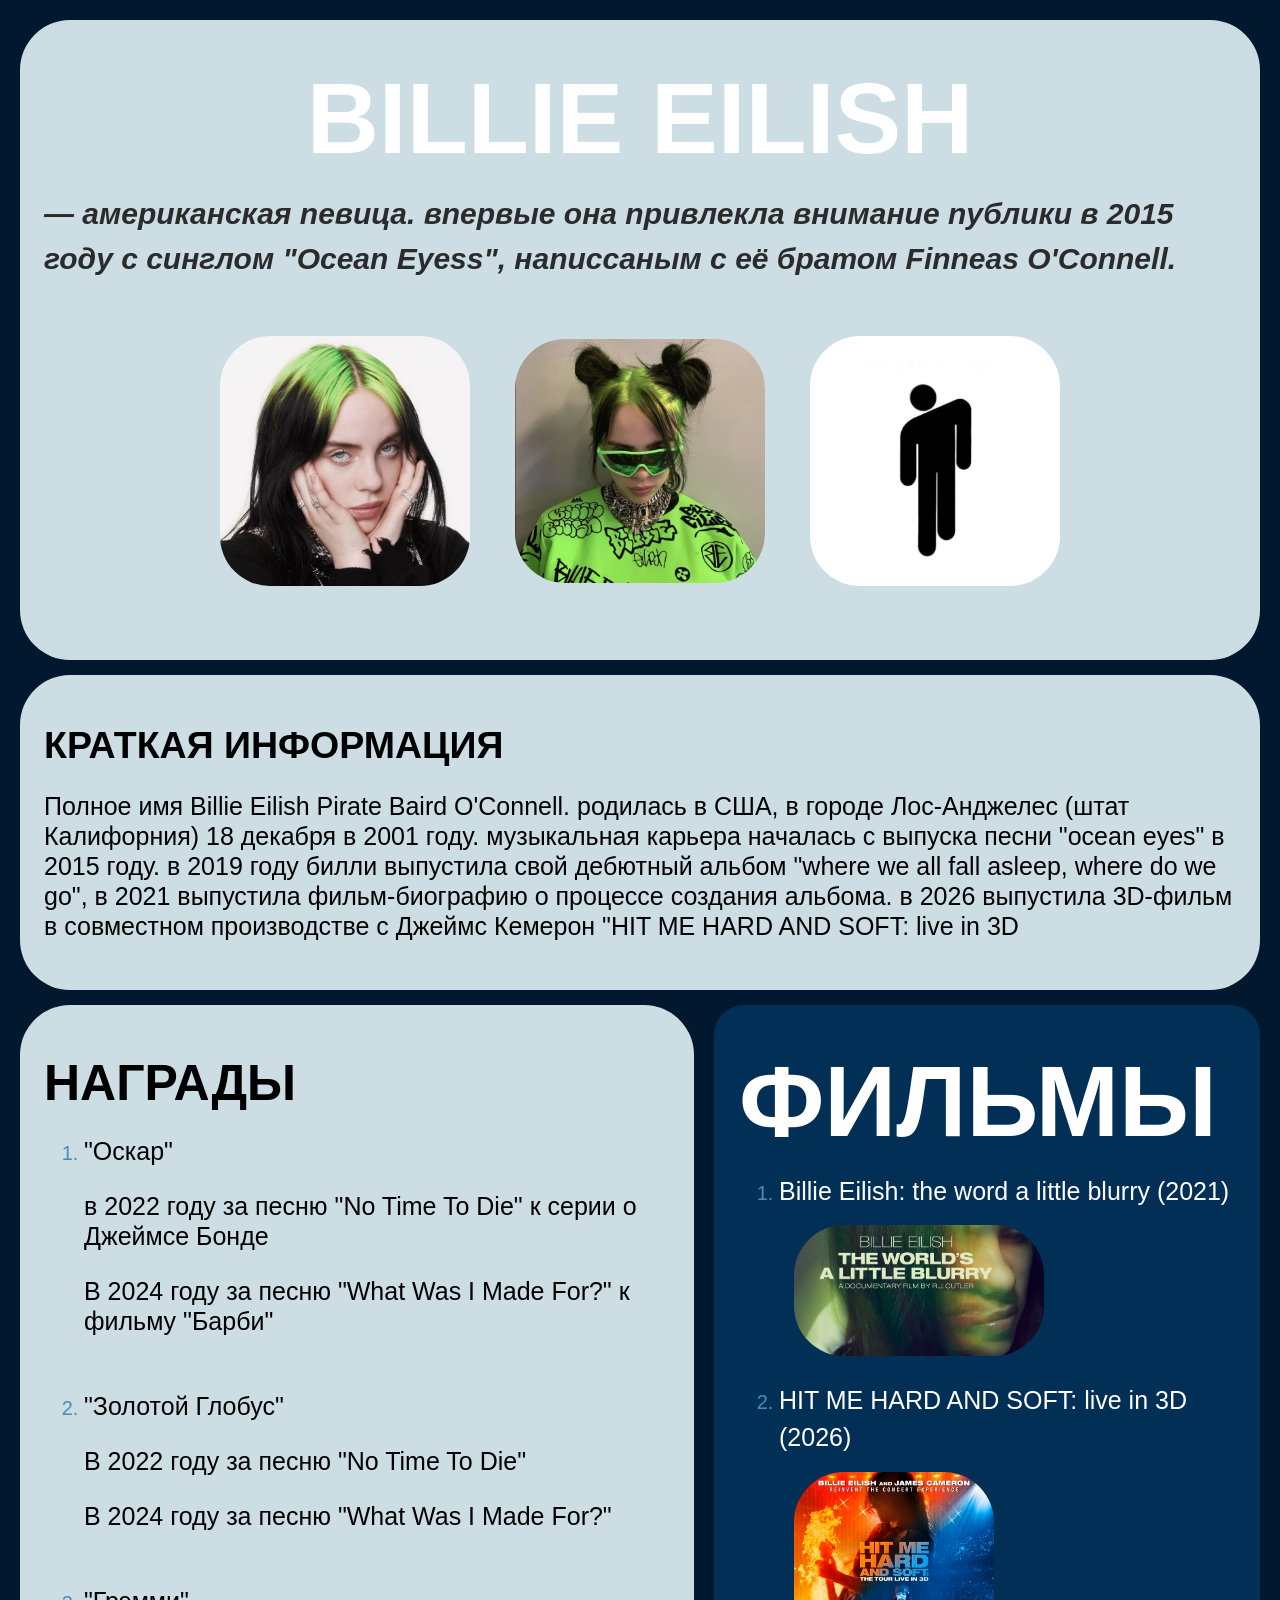
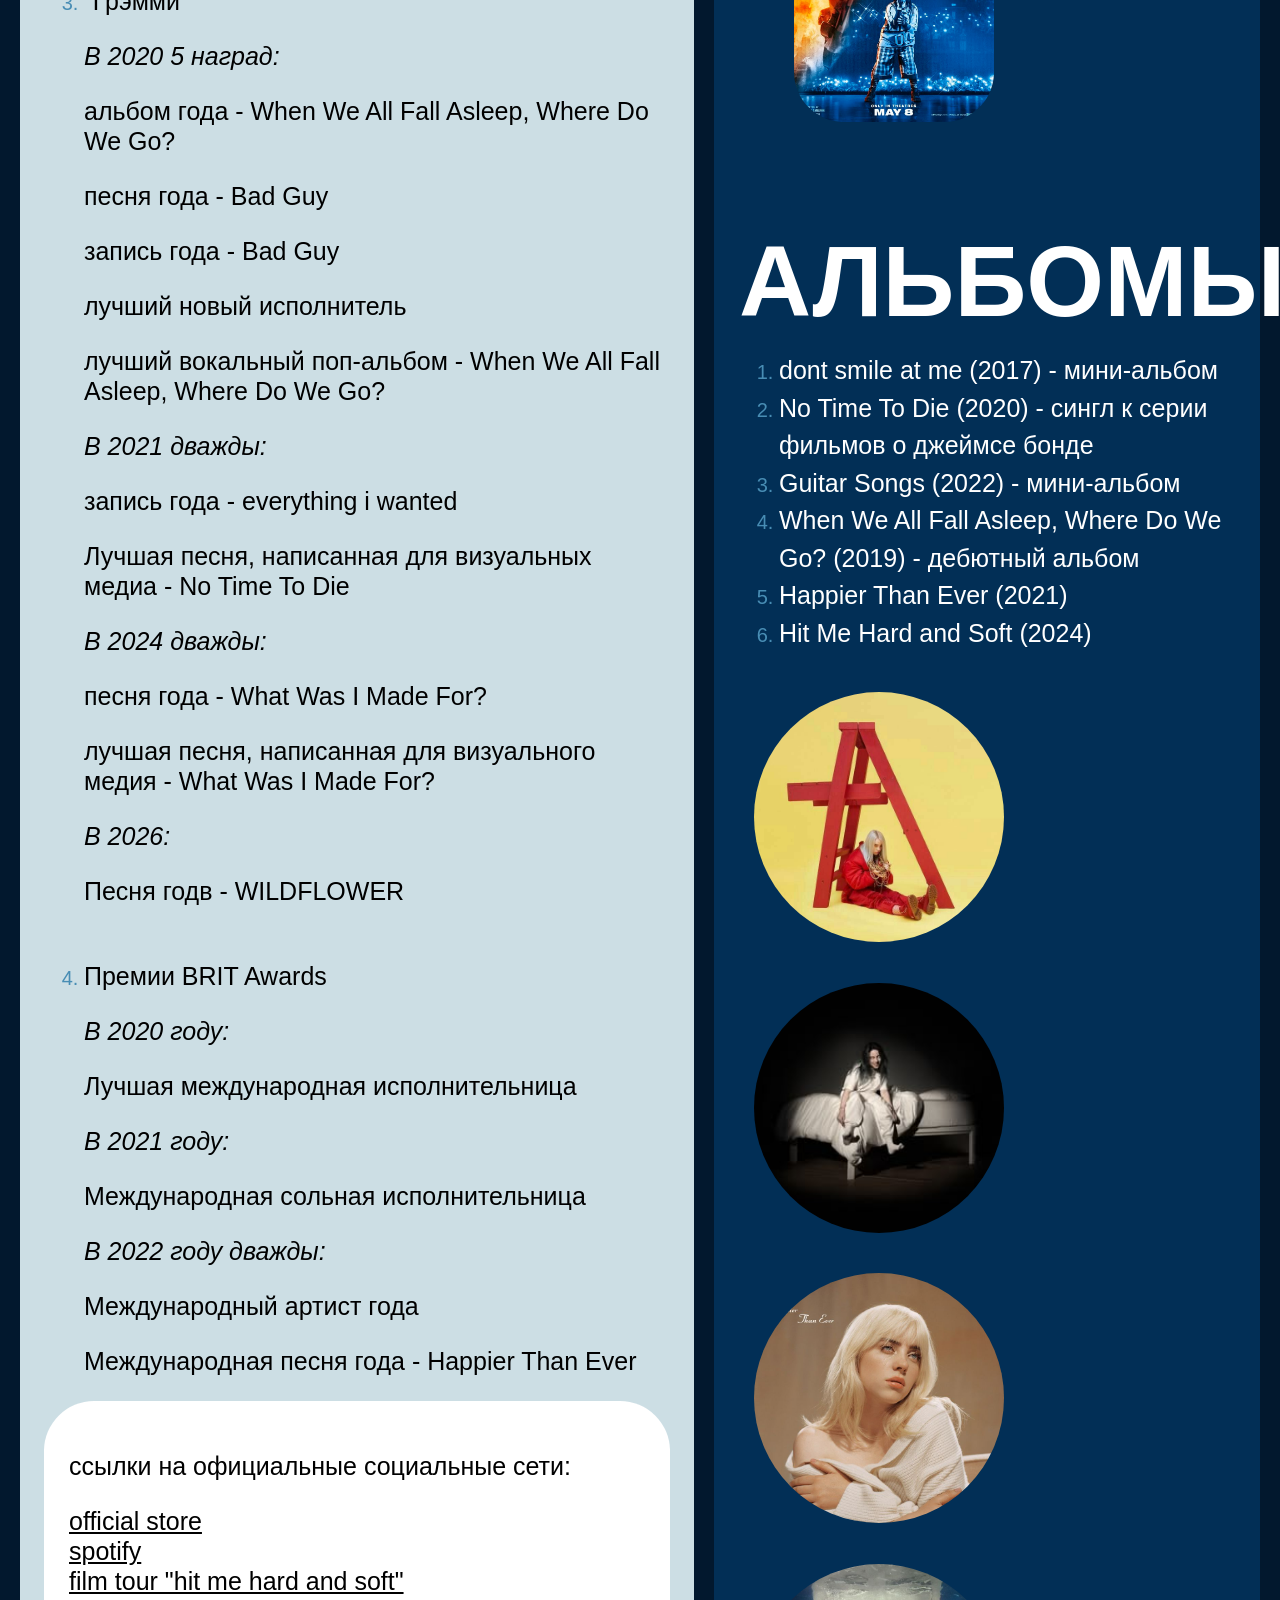
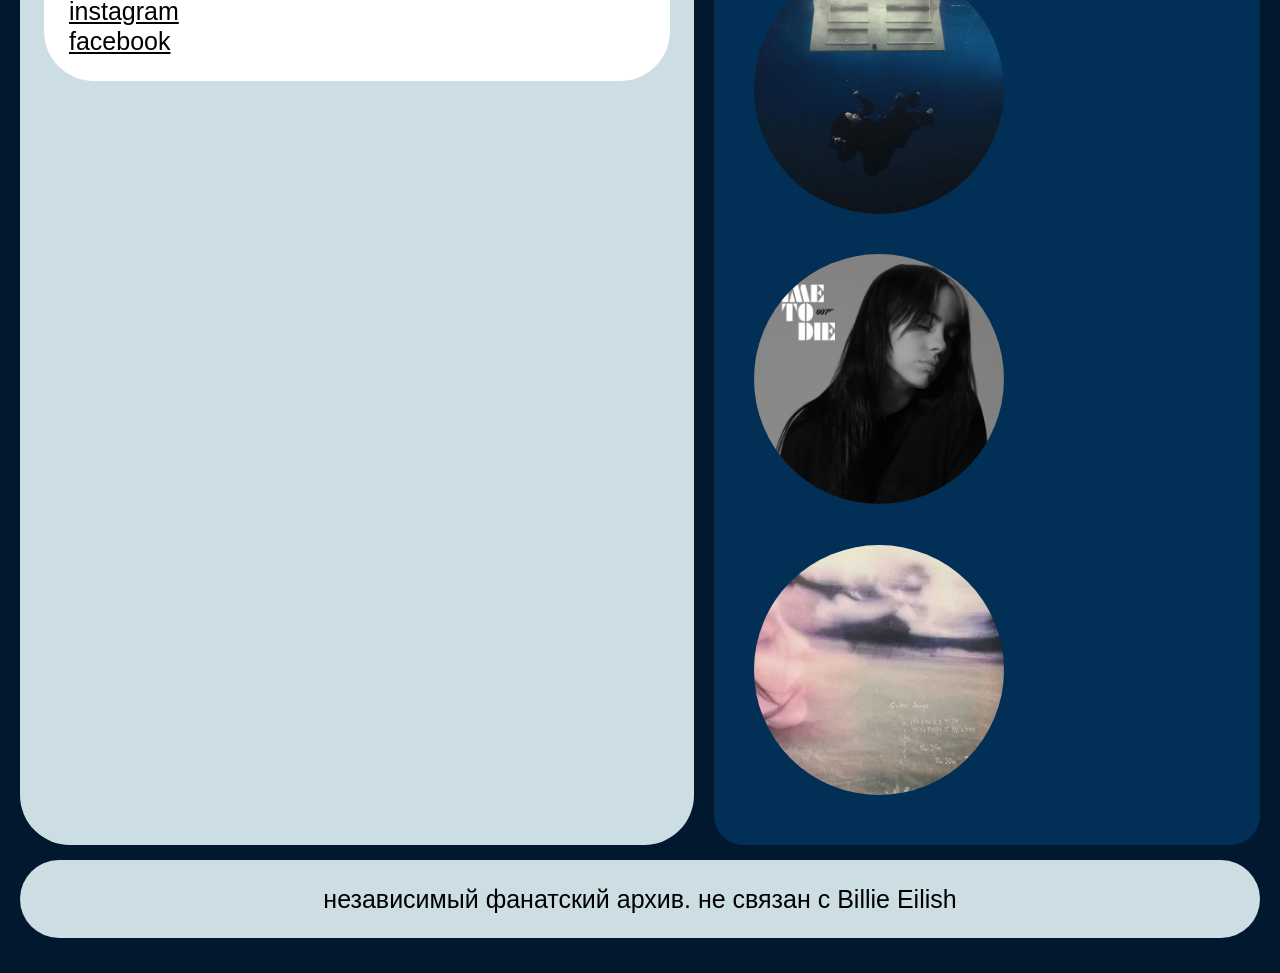
==== index.html @ 3c241cd8 "Rename billieeilish_site.html to index.html" ====
<!DOCTYPE html>
<html lang="ru">
<head>
    <link rel="icon" type="image/png" href="billie ch.jpg">
    <link rel="stylesheet" href="stil_by_billie.css">
    <meta charset="UTF-8">
    <meta name="viewport" content="width=device-width, initial-scale=1.0">
    <title>сайт айлиш</title>
</head>
<body>
    <header>
        <h1><span><center>BILLIE EILISH</span></h1>
        <h2>
            <p><span class="cursive-text"> — американская певица. впервые она привлекла внимание публики в 2015 году с синглом "Ocean Eyess", написсаным с её братом Finneas O'Connell.</span></p>

            <div class="gallery">
                <img src="billie eilish foto.jpg" alt="foto 1">
                <img src="Billie eilish neon green 2019.jpg" alt="foto 2">
                <img src="billie ch.jpg" alt="foto 3">
            </div>
        </h2>
    </header>

    <nav>
        <h1>КРАТКАЯ ИНФОРМАЦИЯ</h1>
        <p>Полное имя Billie Eilish Pirate Baird O'Connell. родилась в США, в городе Лос-Анджелес (штат Калифорния) 18 декабря в 2001 году. музыкальная карьера началась с выпуска пеcни "ocean eyes" в 2015 году. в 2019 году билли выпустила свой дебютный альбом "where we all fall asleep, where do we go", в 2021 выпустила фильм-биографию о процессе создания альбома. в 2026 выпустила 3D-фильм в совместном производстве с Джеймс Кемерон "HIT ME HARD AND SOFT: live in 3D</p>
    
    </nav>
    
    <div class="container">

        <main>
            <h1>НАГРАДЫ</h1>
            <ol>
                <li>"Оскар"</li>
                <p>в 2022 году за песню "No Time To Die" к серии о Джеймсе Бонде</p>
                <p>В 2024 году за песню "What Was I Made For?" к фильму "Барби"</p>
                <br>
                <li>"Золотой Глобус"</li>
                <p>В 2022 году за песню "No Time To Die"</p>
                <p>В 2024 году за песню "What Was I Made For?"</p>
                <br>
                <li>"Грэмми"</li>
                <p><span class="cursive-text"> В 2020 5 наград:</span></p>
                <p>альбом года - When We All Fall Asleep, Where Do We Go?</p>
                <p>песня года - Bad Guy</p>
                <p>запись года - Bad Guy</p>
                <p>лучший новый исполнитель</p>
                <p>лучший вокальный поп-альбом - When We All Fall Asleep, Where Do We Go?</p>
                <p><span class="cursive-text">В 2021 дважды:</span></p>
                <p>запись года - everything i wanted</p>
                <p>Лучшая песня, написанная для визуальных медиа - No Time To Die</p>
                <p><span class="cursive-text">В 2024 дважды:</span></p>
                <p>песня года - What Was I Made For?</p>
                <p>лучшая песня, написанная для визуального медия - What Was I Made For?</p>
                <p><span class="cursive-text">В 2026:</span></p>
                <p>Песня годв - WILDFLOWER</p>
                <br>
                <li>Премии BRIT Awards</li>
                <p><span class="cursive-text">В 2020 году:</span></p>
                <p>Лучшая международная исполнительница</p>
                <p><span class="cursive-text">В 2021 году:</span></p>
                <p>Международная сольная исполнительница</p>
                <p><span class="cursive-text">В 2022 году дважды:</span></p>
                <p>Международный артист года</p>
                <p>Международная песня года - Happier Than Ever</p>
            </ol>

            <section>
                <p>ссылки на официальные социальные сети:</p>
                <a href="https://store.billieeilish.com/?srsltid=AYCX9vIQk1mAbdB6rKaVaCjzDByw6hyeKeTun6CSO8R0pM_FBVJv65M2">official store</a>
                <br>
                <a href="https://open.spotify.com/artist/6qqNVTkY8uBg9cP3Jd7DAH">spotify</a>
                <br>
                <a href="https://www.hitmehardandsoftmovie.com/">film tour "hit me hard and soft"</a>
                <br>
                <a href="https://www.instagram.com/billieeilish/">instagram</a>
                <br>
                <a href="https://www.facebook.com/billieeilish/?locale=ru_RU">facebook</a>
            </section>
        </main>
        <aside>
            <h1><span>ФИЛЬМЫ</span></h1>
                <ol>
                    <li>Billie Eilish: the word a little blurry (2021)</li>
                    <img src="_Billie Eilish_ The World's A Little Blurry - Official Trailer on Apple Music.jpg" alt="foto film">
                    <br>
                    <li>HIT ME HARD AND SOFT: live in 3D (2026)</li>
                    <img src="film.jpg" alt="film icon">
                </ol>
                <br>
            <h1><span>АЛЬБОМЫ</span></h1>
            <ol>
                <li>dont smile at me (2017) - мини-альбом</li>
                <li>No Time To Die (2020) - сингл к серии фильмов о джеймсе бонде</li>
                <li>Guitar Songs (2022) - мини-альбом</li>
                <li>When We All Fall Asleep, Where Do We Go? (2019) - дебютный альбом</li>
                <li>Happier Than Ever (2021)</li>
                <li>Hit Me Hard and Soft (2024)</li>
            </ol>

            <img src="albom 2017.jpg" class="vinil-record" alt="альбом 2017">
            <img src="albom 2019.jpg" class="vinil-record" alt="альбом 2019">
            <img src="albom 2021.jpg" class="vinil-record" alt="альбом 2021">
            <img src="albom 2024.jpg" class="vinil-record" alt="альбом 2024">
            <img src="no time to die.png" class="vinil-record" alt="no time to die">
            <img src="Guitar Songs.jpg" class="vinil-record" alt="gitar songs">
        </aside>
    </div>

</body>

<footer><center>независимый фанатский архив. не связан с Billie Eilish</footer>
</html>
---- stil_by_billie.css ----
body{
    font-family: Bahnschrift SemiCondensed, sans-serif;
    font-size: 25px;
    background: #02182e;
    margin: 10px;
    padding: 10px;
    line-height: 1.5;
}

.cursive-text{
    font-style: italic;
}
h1{
    line-height: 0.8;
    color: #000000;
}

h1 span {
    font-size: 100px;
    color: #ffffff;
}
h2{
    font-size: 30px;
    line-height: 1.5;
    color: #2b2b2b;
}

h3{
    line-height: 1.5;
    color: #2b2b2b;
}

ol li::marker{
    color: #ffffff;
}

.gallery {
    border-radius: 30%;
    display: flex;
    gap: 15px;
    justify-content: center;
    align-items: center;
    margin: 25px;
    min-height: 300px;
}

.vinil-record{
    width: 300px;
    height: 300px;
    border-radius: 50%;
    object-fit: cover;
    animation: spin 15s linear infinite;
}

@keyframes spin{
    from{
        transform: rotate(0deg);
    }
    to {
        transform: rotate(360deg);
    }
}

.vinil-record:hover{
    animation-play-state: paused;
}

.container {
    color: #000000;
    display: flex;
    justify-content: space-between;
    gap: 20px;
}

main{
    line-height: 1.2;
    flex: 3;
    max-height: auto;
    max-width: 700px;
    margin: 0 auto 15px;
    padding: 24px;
    background: #ccdee4;
    border-radius: 50px;
    width: 55%;
}

header, nav, footer {
    line-height: 1.2;
    flex: 3;
    max-width: 1200px;
    margin: 0 auto 15px;
    padding: 24px;
    background: #ccdee4;
    border-radius: 50px;
}

aside{
    width: 40%;
    line-height: 1.5;
    flex: 1;
    max-width: 800px;
    margin: 0 auto 15px;
    padding: 25px;
    background: #022f56;
    border-radius: 30px;
    color: #ffffff;
}

a{
    color: #000000;
}

.container li::marker{
    font-size: 20px;
    color: #488db4;
}

ol li::marker{
    color: #488db4;
}

ul {
    color: #ffffff;
}

section {
    min-height: 50px;
    color: #000000;
    background: #ffffff;
    margin: 0 auto 15px;
    padding: 25px;
    border-radius: 50px;
    max-width: 700px;
    justify-content: center;
    align-items: center;
}

article{
    background: #ffffff;
    margin: 0 auto 15px;
    padding: 25px;
    border-radius: 50px;
}
img{
  max-width:250px;
  max-height:250px;
  border-radius: 50px;
  margin: 15px;
}
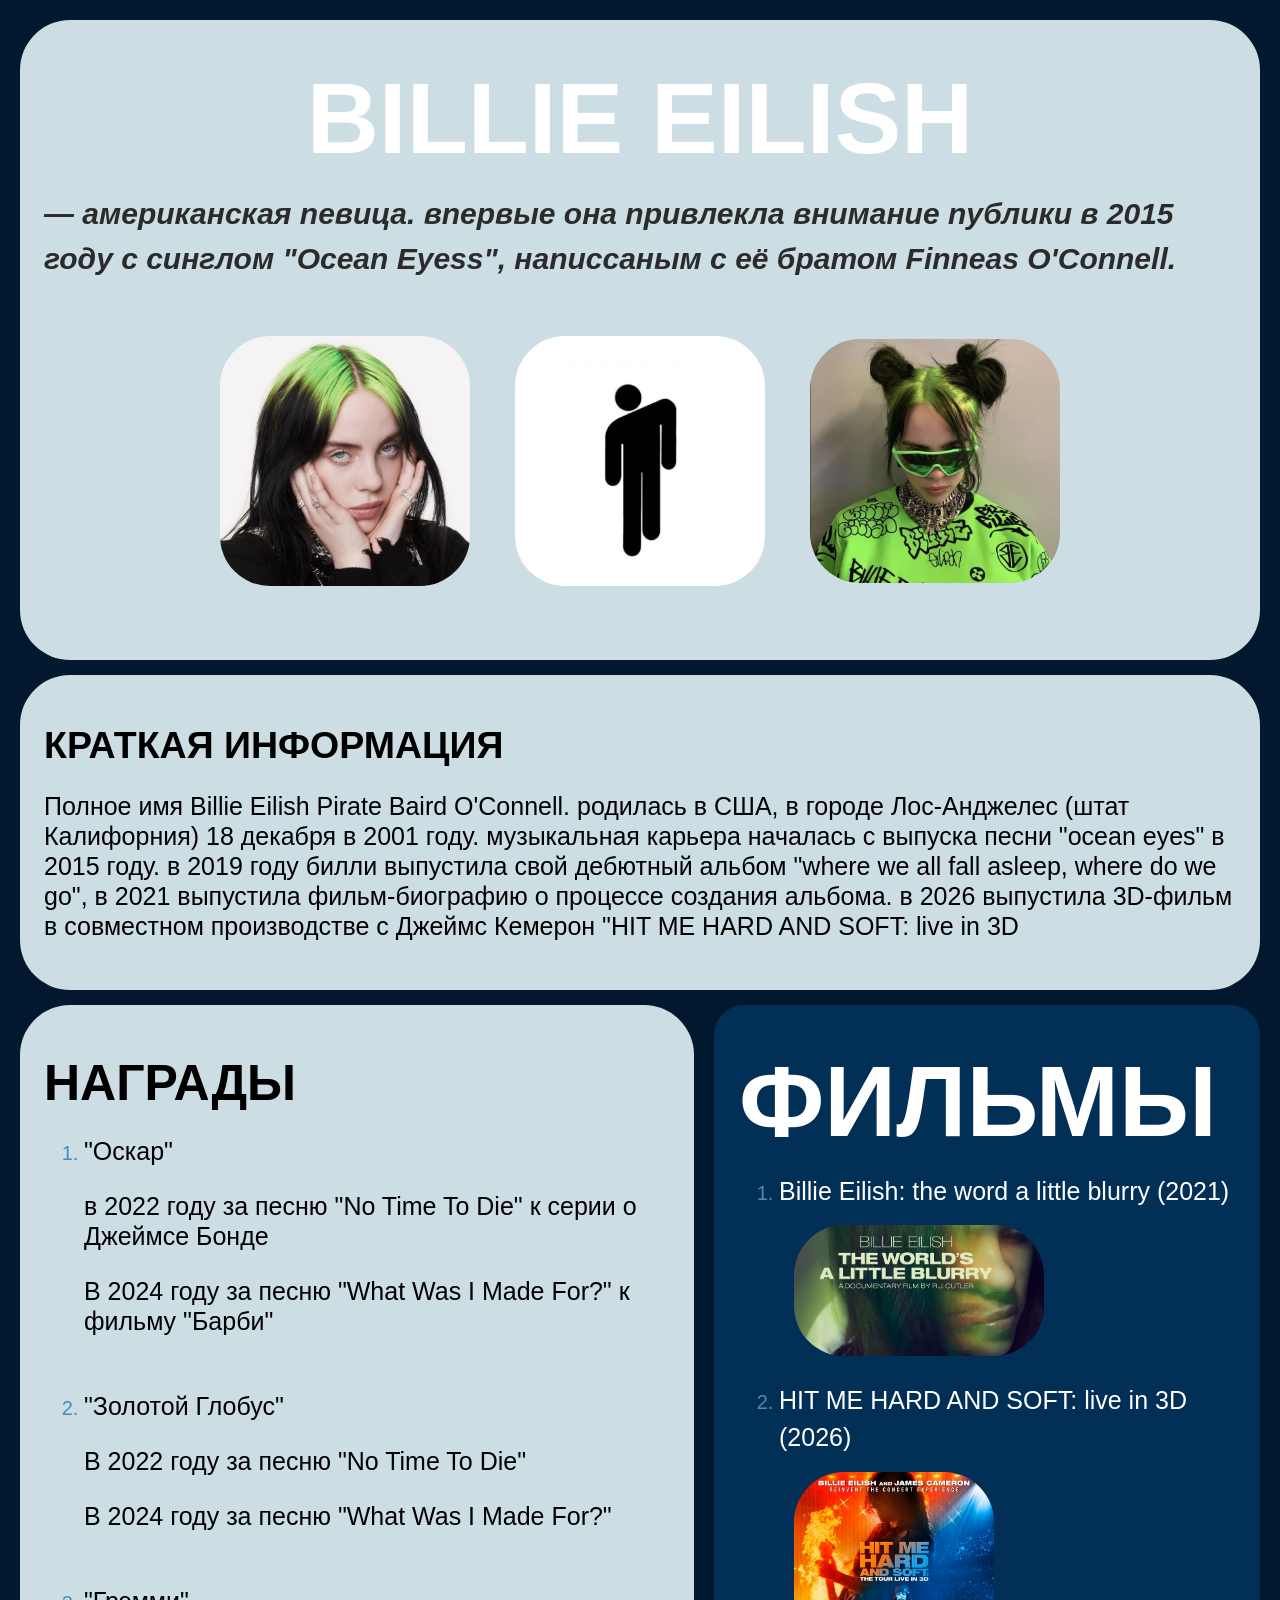
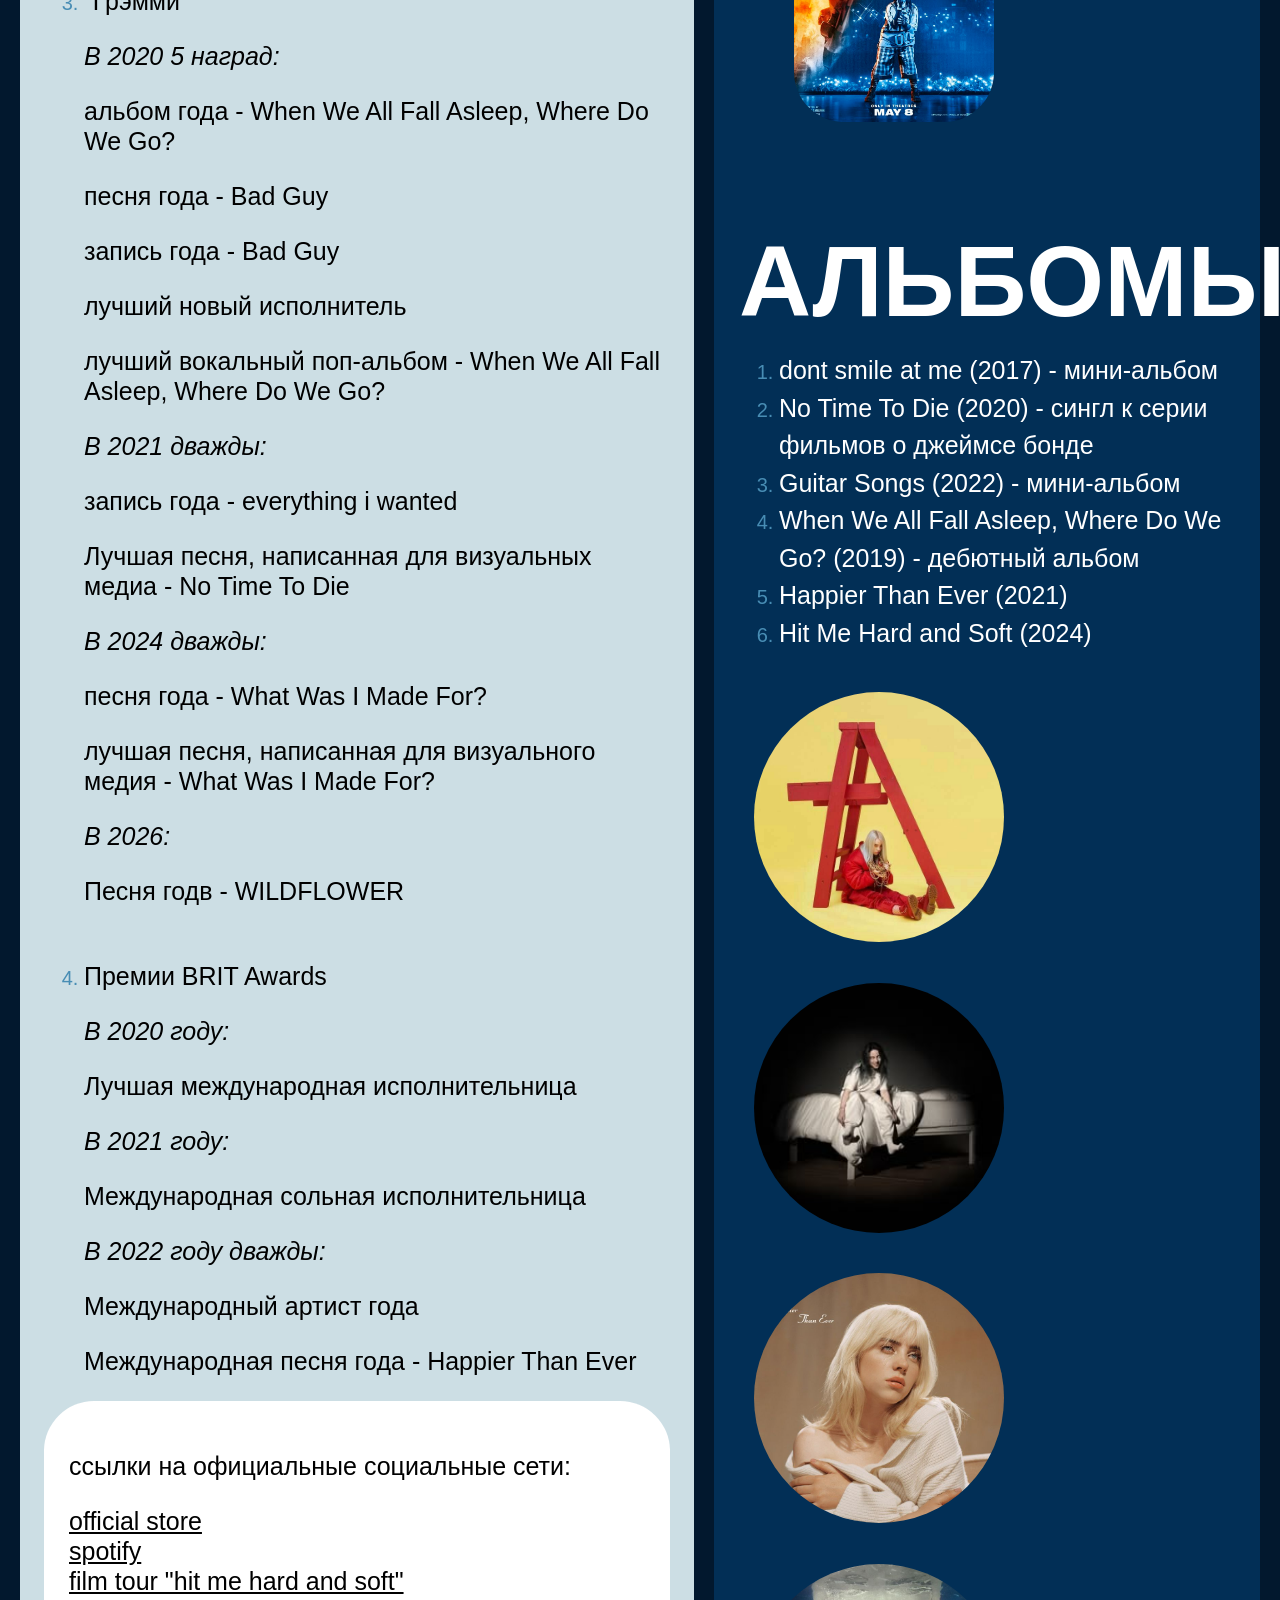
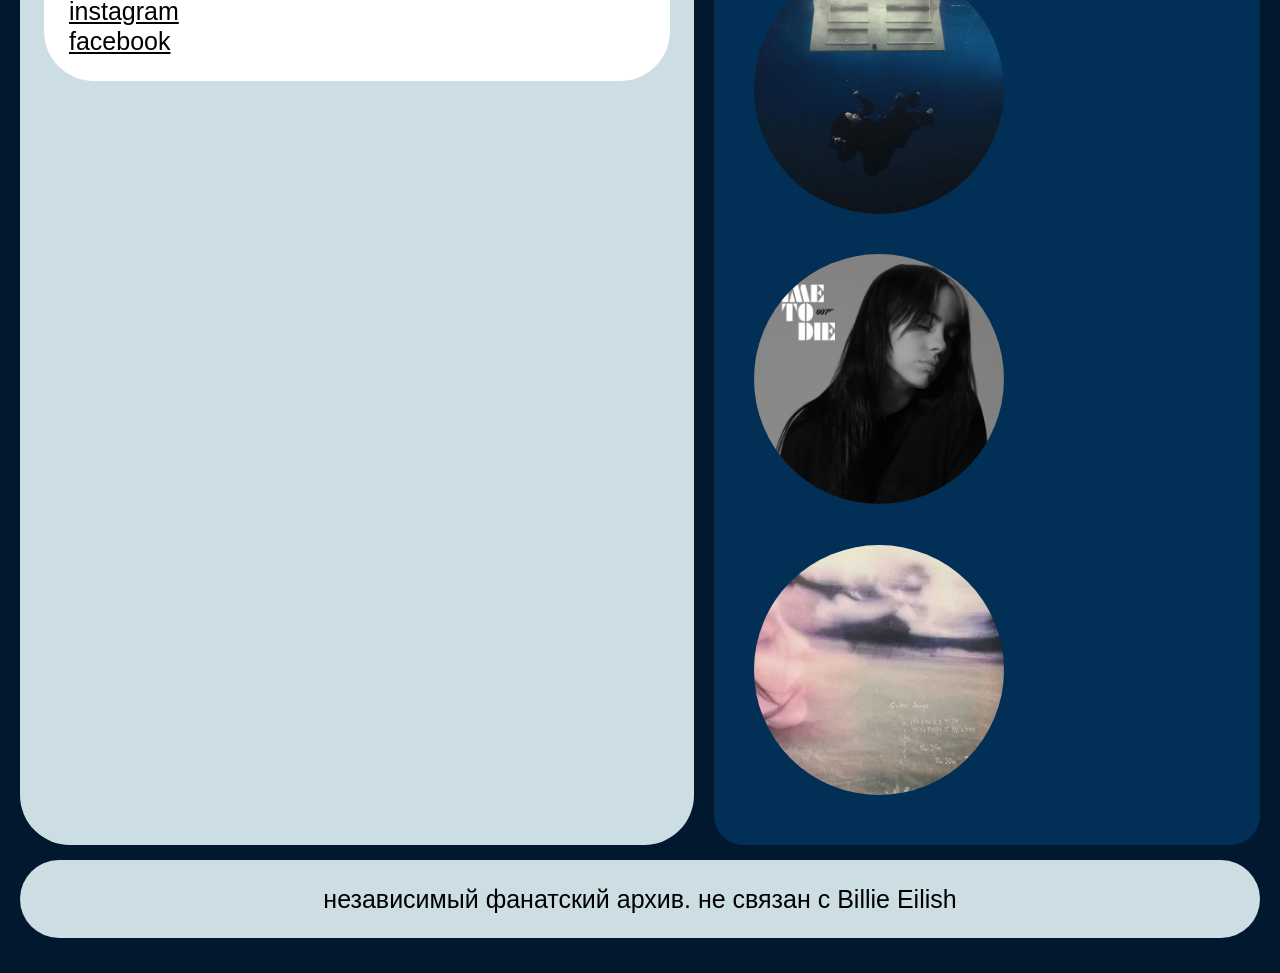
==== commit 5bbdb54c: "Update index.html" ====
--- a/index.html
+++ b/index.html
@@ -5,7 +5,7 @@
     <link rel="stylesheet" href="stil_by_billie.css">
     <meta charset="UTF-8">
     <meta name="viewport" content="width=device-width, initial-scale=1.0">
-    <title>сайт айлиш</title>
+    <title>billie eilish - фанатский независимый архив</title>
 </head>
 <body>
     <header>
@@ -15,8 +15,8 @@
 
             <div class="gallery">
                 <img src="billie eilish foto.jpg" alt="foto 1">
+                <img src="billie ch.jpg" alt="foto 3">
                 <img src="Billie eilish neon green 2019.jpg" alt="foto 2">
-                <img src="billie ch.jpg" alt="foto 3">
             </div>
         </h2>
     </header>
